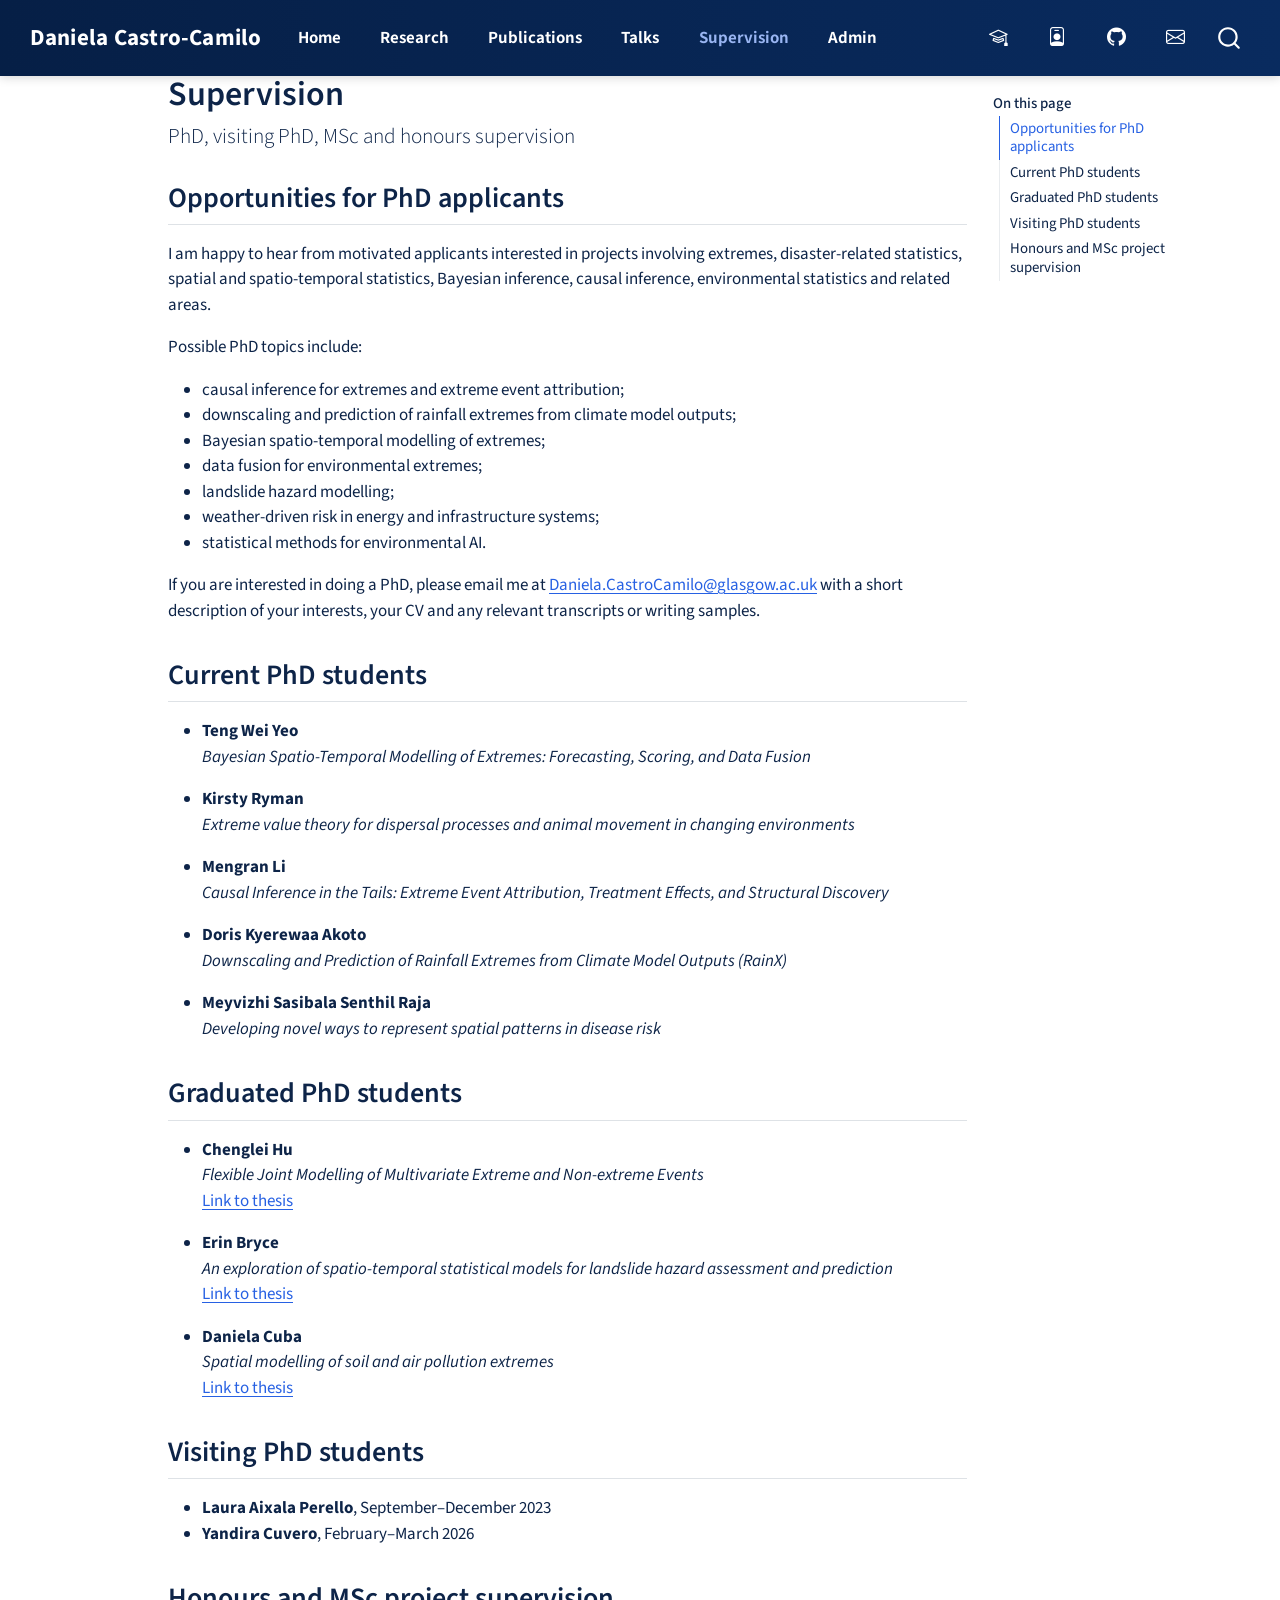
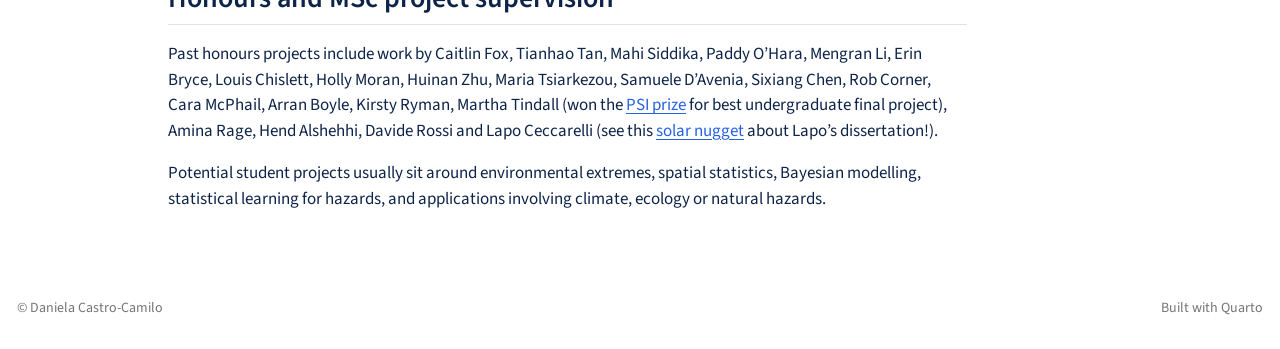
==== docs/supervision.html @ 5d743a45 "version 0.1" ====
<!DOCTYPE html>
<html xmlns="http://www.w3.org/1999/xhtml" lang="en" xml:lang="en"><head>

<meta charset="utf-8">
<meta name="generator" content="quarto-1.9.36">

<meta name="viewport" content="width=device-width, initial-scale=1.0, user-scalable=yes">


<title>Supervision – Daniela Castro-Camilo</title>
<style>
/* Default styles provided by pandoc.
** See https://pandoc.org/MANUAL.html#variables-for-html for config info.
*/
code{white-space: pre-wrap;}
span.smallcaps{font-variant: small-caps;}
div.columns{display: flex; gap: min(4vw, 1.5em);}
div.column{flex: auto; overflow-x: auto;}
div.hanging-indent{margin-left: 1.5em; text-indent: -1.5em;}
ul.task-list{list-style: none;}
ul.task-list li input[type="checkbox"] {
  width: 0.8em;
  margin: 0 0.8em 0.2em -1em; /* quarto-specific, see https://github.com/quarto-dev/quarto-cli/issues/4556 */ 
  vertical-align: middle;
}
</style>


<script src="site_libs/quarto-nav/quarto-nav.js"></script>
<script src="site_libs/quarto-nav/headroom.min.js"></script>
<script src="site_libs/clipboard/clipboard.min.js"></script>
<script src="site_libs/quarto-search/autocomplete.umd.js"></script>
<script src="site_libs/quarto-search/fuse.min.js"></script>
<script src="site_libs/quarto-search/quarto-search.js"></script>
<meta name="quarto:offset" content="./">
<script src="site_libs/quarto-html/quarto.js" type="module"></script>
<script src="site_libs/quarto-html/tabsets/tabsets.js" type="module"></script>
<script src="site_libs/quarto-html/popper.min.js"></script>
<script src="site_libs/quarto-html/tippy.umd.min.js"></script>
<script src="site_libs/quarto-html/anchor.min.js"></script>
<link href="site_libs/quarto-html/tippy.css" rel="stylesheet">
<link href="site_libs/quarto-html/quarto-syntax-highlighting-845c23b38eaddc0f92fda52bfe77a8c8.css" rel="stylesheet" id="quarto-text-highlighting-styles">
<script src="site_libs/bootstrap/bootstrap.min.js"></script>
<link href="site_libs/bootstrap/bootstrap-icons.css" rel="stylesheet">
<link href="site_libs/bootstrap/bootstrap-009549e7b1a52995168d8f26e1304190.min.css" rel="stylesheet" append-hash="true" id="quarto-bootstrap" data-mode="light">
<script id="quarto-search-options" type="application/json">{
  "location": "navbar",
  "copy-button": false,
  "collapse-after": 3,
  "panel-placement": "end",
  "type": "overlay",
  "limit": 50,
  "keyboard-shortcut": [
    "f",
    "/",
    "s"
  ],
  "show-item-context": false,
  "language": {
    "search-no-results-text": "No results",
    "search-matching-documents-text": "matching documents",
    "search-copy-link-title": "Copy link to search",
    "search-hide-matches-text": "Hide additional matches",
    "search-more-match-text": "more match in this document",
    "search-more-matches-text": "more matches in this document",
    "search-clear-button-title": "Clear",
    "search-text-placeholder": "",
    "search-detached-cancel-button-title": "Cancel",
    "search-submit-button-title": "Submit",
    "search-label": "Search"
  }
}</script>
<style>html{ scroll-behavior: smooth; }</style>


<link rel="stylesheet" href="styles.css">
</head>

<body class="nav-fixed quarto-light">

<div id="quarto-search-results"></div>
  <header id="quarto-header" class="headroom fixed-top">
    <nav class="navbar navbar-expand-lg " data-bs-theme="dark">
      <div class="navbar-container container-fluid">
      <div class="navbar-brand-container mx-auto">
    <a class="navbar-brand" href="./index.html">
    <span class="navbar-title">Daniela Castro-Camilo</span>
    </a>
  </div>
            <div id="quarto-search" class="" title="Search"></div>
          <button class="navbar-toggler" type="button" data-bs-toggle="collapse" data-bs-target="#navbarCollapse" aria-controls="navbarCollapse" role="menu" aria-expanded="false" aria-label="Toggle navigation" onclick="if (window.quartoToggleHeadroom) { window.quartoToggleHeadroom(); }">
  <span class="navbar-toggler-icon"></span>
</button>
          <div class="collapse navbar-collapse" id="navbarCollapse">
            <ul class="navbar-nav navbar-nav-scroll me-auto">
  <li class="nav-item">
    <a class="nav-link" href="./index.html"> 
<span class="menu-text">Home</span></a>
  </li>  
  <li class="nav-item">
    <a class="nav-link" href="./research.html"> 
<span class="menu-text">Research</span></a>
  </li>  
  <li class="nav-item">
    <a class="nav-link" href="./publications.html"> 
<span class="menu-text">Publications</span></a>
  </li>  
  <li class="nav-item">
    <a class="nav-link" href="./talks.html"> 
<span class="menu-text">Talks</span></a>
  </li>  
  <li class="nav-item">
    <a class="nav-link active" href="./supervision.html" aria-current="page"> 
<span class="menu-text">Supervision</span></a>
  </li>  
  <li class="nav-item">
    <a class="nav-link" href="./admin.html"> 
<span class="menu-text">Admin</span></a>
  </li>  
</ul>
            <ul class="navbar-nav navbar-nav-scroll ms-auto">
  <li class="nav-item compact">
    <a class="nav-link" href="https://scholar.google.com/citations?user=yeGAdSoAAAAJ&amp;hl=en&amp;oi=ao"> <i class="bi bi-mortarboard" role="img">
</i> 
<span class="menu-text"></span></a>
  </li>  
  <li class="nav-item compact">
    <a class="nav-link" href="https://orcid.org/0000-0002-7536-4613"> <i class="bi bi-person-badge" role="img">
</i> 
<span class="menu-text"></span></a>
  </li>  
  <li class="nav-item compact">
    <a class="nav-link" href="https://github.com/dcastrocamilo"> <i class="bi bi-github" role="img">
</i> 
<span class="menu-text"></span></a>
  </li>  
  <li class="nav-item compact">
    <a class="nav-link" href="mailto:Daniela.CastroCamilo@glasgow.ac.uk"> <i class="bi bi-envelope" role="img">
</i> 
<span class="menu-text"></span></a>
  </li>  
</ul>
          </div> <!-- /navcollapse -->
            <div class="quarto-navbar-tools">
</div>
      </div> <!-- /container-fluid -->
    </nav>
</header>
<!-- content -->
<div id="quarto-content" class="quarto-container page-columns page-rows-contents page-layout-article page-navbar">
<!-- sidebar -->
<!-- margin-sidebar -->
    <div id="quarto-margin-sidebar" class="sidebar margin-sidebar">
        <nav id="TOC" role="doc-toc" class="toc-active">
    <h2 id="toc-title">On this page</h2>
   
  <ul>
  <li><a href="#opportunities-for-phd-applicants" id="toc-opportunities-for-phd-applicants" class="nav-link active" data-scroll-target="#opportunities-for-phd-applicants">Opportunities for PhD applicants</a></li>
  <li><a href="#current-phd-students" id="toc-current-phd-students" class="nav-link" data-scroll-target="#current-phd-students">Current PhD students</a></li>
  <li><a href="#graduated-phd-students" id="toc-graduated-phd-students" class="nav-link" data-scroll-target="#graduated-phd-students">Graduated PhD students</a></li>
  <li><a href="#visiting-phd-students" id="toc-visiting-phd-students" class="nav-link" data-scroll-target="#visiting-phd-students">Visiting PhD students</a></li>
  <li><a href="#honours-and-msc-project-supervision" id="toc-honours-and-msc-project-supervision" class="nav-link" data-scroll-target="#honours-and-msc-project-supervision">Honours and MSc project supervision</a></li>
  </ul>
</nav>
    </div>
<!-- main -->
<main class="content" id="quarto-document-content">

<header id="title-block-header" class="quarto-title-block default">
<div class="quarto-title">
<h1 class="title">Supervision</h1>
<p class="subtitle lead">PhD, visiting PhD, MSc and honours supervision</p>
</div>



<div class="quarto-title-meta">

    
  
    
  </div>
  


</header>


<section id="opportunities-for-phd-applicants" class="level2">
<h2 class="anchored" data-anchor-id="opportunities-for-phd-applicants">Opportunities for PhD applicants</h2>
<p>I am happy to hear from motivated applicants interested in projects involving extremes, disaster-related statistics, spatial and spatio-temporal statistics, Bayesian inference, causal inference, environmental statistics and related areas.</p>
<p>Possible PhD topics include:</p>
<ul>
<li>causal inference for extremes and extreme event attribution;</li>
<li>downscaling and prediction of rainfall extremes from climate model outputs;</li>
<li>Bayesian spatio-temporal modelling of extremes;</li>
<li>data fusion for environmental extremes;</li>
<li>landslide hazard modelling;</li>
<li>weather-driven risk in energy and infrastructure systems;</li>
<li>statistical methods for environmental AI.</li>
</ul>
<p>If you are interested in doing a PhD, please email me at <a href="mailto:Daniela.CastroCamilo@glasgow.ac.uk">Daniela.CastroCamilo@glasgow.ac.uk</a> with a short description of your interests, your CV and any relevant transcripts or writing samples.</p>
</section>
<section id="current-phd-students" class="level2">
<h2 class="anchored" data-anchor-id="current-phd-students">Current PhD students</h2>
<ul>
<li><p><strong>Teng Wei Yeo</strong><br>
<em>Bayesian Spatio-Temporal Modelling of Extremes: Forecasting, Scoring, and Data Fusion</em></p></li>
<li><p><strong>Kirsty Ryman</strong><br>
<em>Extreme value theory for dispersal processes and animal movement in changing environments</em></p></li>
<li><p><strong>Mengran Li</strong><br>
<em>Causal Inference in the Tails: Extreme Event Attribution, Treatment Effects, and Structural Discovery</em></p></li>
<li><p><strong>Doris Kyerewaa Akoto</strong><br>
<em>Downscaling and Prediction of Rainfall Extremes from Climate Model Outputs (RainX)</em></p></li>
<li><p><strong>Meyvizhi Sasibala Senthil Raja</strong><br>
<em>Developing novel ways to represent spatial patterns in disease risk</em></p></li>
</ul>
</section>
<section id="graduated-phd-students" class="level2">
<h2 class="anchored" data-anchor-id="graduated-phd-students">Graduated PhD students</h2>
<ul>
<li><p><strong>Chenglei Hu</strong><br>
<em>Flexible Joint Modelling of Multivariate Extreme and Non-extreme Events</em><br> <a href="https://theses.gla.ac.uk/85833/">Link to thesis</a></p></li>
<li><p><strong>Erin Bryce</strong><br>
<em>An exploration of spatio-temporal statistical models for landslide hazard assessment and prediction</em><br> <a href="https://theses.gla.ac.uk/85477/">Link to thesis</a></p></li>
<li><p><strong>Daniela Cuba</strong><br>
<em>Spatial modelling of soil and air pollution extremes</em><br> <a href="https://theses.gla.ac.uk/84667/">Link to thesis</a></p></li>
</ul>
</section>
<section id="visiting-phd-students" class="level2">
<h2 class="anchored" data-anchor-id="visiting-phd-students">Visiting PhD students</h2>
<ul>
<li><strong>Laura Aixala Perello</strong>, September–December 2023</li>
<li><strong>Yandira Cuvero</strong>, February–March 2026</li>
</ul>
</section>
<section id="honours-and-msc-project-supervision" class="level2">
<h2 class="anchored" data-anchor-id="honours-and-msc-project-supervision">Honours and MSc project supervision</h2>
<p>Past honours projects include work by Caitlin Fox, Tianhao Tan, Mahi Siddika, Paddy O’Hara, Mengran Li, Erin Bryce, Louis Chislett, Holly Moran, Huinan Zhu, Maria Tsiarkezou, Samuele D’Avenia, Sixiang Chen, Rob Corner, Cara McPhail, Arran Boyle, Kirsty Ryman, Martha Tindall (won the <a href="https://psiweb.org/careers">PSI prize</a> for best undergraduate final project), Amina Rage, Hend Alshehhi, Davide Rossi and Lapo Ceccarelli (see this <a href="https://heliowiki.smce.nasa.gov/wiki/index.php/How_Extreme_Can_Solar_Flares_Get%3F_A_Statistical_View">solar nugget</a> about Lapo’s dissertation!).</p>
<p>Potential student projects usually sit around environmental extremes, spatial statistics, Bayesian modelling, statistical learning for hazards, and applications involving climate, ecology or natural hazards.</p>


</section>

</main> <!-- /main -->
<script id="quarto-html-after-body" type="application/javascript">
  window.document.addEventListener("DOMContentLoaded", function (event) {
    const icon = "";
    const anchorJS = new window.AnchorJS();
    anchorJS.options = {
      placement: 'right',
      icon: icon
    };
    anchorJS.add('.anchored');
    const isCodeAnnotation = (el) => {
      for (const clz of el.classList) {
        if (clz.startsWith('code-annotation-')) {                     
          return true;
        }
      }
      return false;
    }
    const onCopySuccess = function(e) {
      // button target
      const button = e.trigger;
      // don't keep focus
      button.blur();
      // flash "checked"
      button.classList.add('code-copy-button-checked');
      var currentTitle = button.getAttribute("title");
      button.setAttribute("title", "Copied!");
      let tooltip;
      if (window.bootstrap) {
        button.setAttribute("data-bs-toggle", "tooltip");
        button.setAttribute("data-bs-placement", "left");
        button.setAttribute("data-bs-title", "Copied!");
        tooltip = new bootstrap.Tooltip(button, 
          { trigger: "manual", 
            customClass: "code-copy-button-tooltip",
            offset: [0, -8]});
        tooltip.show();    
      }
      setTimeout(function() {
        if (tooltip) {
          tooltip.hide();
          button.removeAttribute("data-bs-title");
          button.removeAttribute("data-bs-toggle");
          button.removeAttribute("data-bs-placement");
        }
        button.setAttribute("title", currentTitle);
        button.classList.remove('code-copy-button-checked');
      }, 1000);
      // clear code selection
      e.clearSelection();
    }
    const getTextToCopy = function(trigger) {
      const outerScaffold = trigger.parentElement.cloneNode(true);
      const codeEl = outerScaffold.querySelector('code');
      for (const childEl of codeEl.children) {
        if (isCodeAnnotation(childEl)) {
          childEl.remove();
        }
      }
      return codeEl.innerText;
    }
    const clipboard = new window.ClipboardJS('.code-copy-button:not([data-in-quarto-modal])', {
      text: getTextToCopy
    });
    clipboard.on('success', onCopySuccess);
    if (window.document.getElementById('quarto-embedded-source-code-modal')) {
      const clipboardModal = new window.ClipboardJS('.code-copy-button[data-in-quarto-modal]', {
        text: getTextToCopy,
        container: window.document.getElementById('quarto-embedded-source-code-modal')
      });
      clipboardModal.on('success', onCopySuccess);
    }
      var localhostRegex = new RegExp(/^(?:http|https):\/\/localhost\:?[0-9]*\//);
      var mailtoRegex = new RegExp(/^mailto:/);
        var filterRegex = new RegExp("https:\/\/dcastrocamilo\.github\.io\/dcc\/");
      var isInternal = (href) => {
          return filterRegex.test(href) || localhostRegex.test(href) || mailtoRegex.test(href);
      }
      // Inspect non-navigation links and adorn them if external
     var links = window.document.querySelectorAll('a[href]:not(.nav-link):not(.navbar-brand):not(.toc-action):not(.sidebar-link):not(.sidebar-item-toggle):not(.pagination-link):not(.no-external):not([aria-hidden]):not(.dropdown-item):not(.quarto-navigation-tool):not(.about-link)');
      for (var i=0; i<links.length; i++) {
        const link = links[i];
        if (!isInternal(link.href)) {
          // undo the damage that might have been done by quarto-nav.js in the case of
          // links that we want to consider external
          if (link.dataset.originalHref !== undefined) {
            link.href = link.dataset.originalHref;
          }
            // target, if specified
            link.setAttribute("target", "_blank");
            if (link.getAttribute("rel") === null) {
              link.setAttribute("rel", "noopener");
            }
        }
      }
    function tippyHover(el, contentFn, onTriggerFn, onUntriggerFn) {
      const config = {
        allowHTML: true,
        maxWidth: 500,
        delay: 100,
        arrow: false,
        appendTo: function(el) {
            return el.parentElement;
        },
        interactive: true,
        interactiveBorder: 10,
        theme: 'quarto',
        placement: 'bottom-start',
      };
      if (contentFn) {
        config.content = contentFn;
      }
      if (onTriggerFn) {
        config.onTrigger = onTriggerFn;
      }
      if (onUntriggerFn) {
        config.onUntrigger = onUntriggerFn;
      }
      window.tippy(el, config); 
    }
    const noterefs = window.document.querySelectorAll('a[role="doc-noteref"]');
    for (var i=0; i<noterefs.length; i++) {
      const ref = noterefs[i];
      tippyHover(ref, function() {
        // use id or data attribute instead here
        let href = ref.getAttribute('data-footnote-href') || ref.getAttribute('href');
        try { href = new URL(href).hash; } catch {}
        const id = href.replace(/^#\/?/, "");
        const note = window.document.getElementById(id);
        if (note) {
          return note.innerHTML;
        } else {
          return "";
        }
      });
    }
    const xrefs = window.document.querySelectorAll('a.quarto-xref');
    const processXRef = (id, note) => {
      // Strip column container classes
      const stripColumnClz = (el) => {
        el.classList.remove("page-full", "page-columns");
        if (el.children) {
          for (const child of el.children) {
            stripColumnClz(child);
          }
        }
      }
      stripColumnClz(note)
      if (id === null || id.startsWith('sec-')) {
        // Special case sections, only their first couple elements
        const container = document.createElement("div");
        if (note.children && note.children.length > 2) {
          container.appendChild(note.children[0].cloneNode(true));
          for (let i = 1; i < note.children.length; i++) {
            const child = note.children[i];
            if (child.tagName === "P" && child.innerText === "") {
              continue;
            } else {
              container.appendChild(child.cloneNode(true));
              break;
            }
          }
          if (window.Quarto?.typesetMath) {
            window.Quarto.typesetMath(container);
          }
          return container.innerHTML
        } else {
          if (window.Quarto?.typesetMath) {
            window.Quarto.typesetMath(note);
          }
          return note.innerHTML;
        }
      } else {
        // Remove any anchor links if they are present
        const anchorLink = note.querySelector('a.anchorjs-link');
        if (anchorLink) {
          anchorLink.remove();
        }
        if (window.Quarto?.typesetMath) {
          window.Quarto.typesetMath(note);
        }
        if (note.classList.contains("callout")) {
          return note.outerHTML;
        } else {
          return note.innerHTML;
        }
      }
    }
    for (var i=0; i<xrefs.length; i++) {
      const xref = xrefs[i];
      tippyHover(xref, undefined, function(instance) {
        instance.disable();
        let url = xref.getAttribute('href');
        let hash = undefined; 
        if (url.startsWith('#')) {
          hash = url;
        } else {
          try { hash = new URL(url).hash; } catch {}
        }
        if (hash) {
          const id = hash.replace(/^#\/?/, "");
          const note = window.document.getElementById(id);
          if (note !== null) {
            try {
              const html = processXRef(id, note.cloneNode(true));
              instance.setContent(html);
            } finally {
              instance.enable();
              instance.show();
            }
          } else {
            // See if we can fetch this
            fetch(url.split('#')[0])
            .then(res => res.text())
            .then(html => {
              const parser = new DOMParser();
              const htmlDoc = parser.parseFromString(html, "text/html");
              const note = htmlDoc.getElementById(id);
              if (note !== null) {
                const html = processXRef(id, note);
                instance.setContent(html);
              } 
            }).finally(() => {
              instance.enable();
              instance.show();
            });
          }
        } else {
          // See if we can fetch a full url (with no hash to target)
          // This is a special case and we should probably do some content thinning / targeting
          fetch(url)
          .then(res => res.text())
          .then(html => {
            const parser = new DOMParser();
            const htmlDoc = parser.parseFromString(html, "text/html");
            const note = htmlDoc.querySelector('main.content');
            if (note !== null) {
              // This should only happen for chapter cross references
              // (since there is no id in the URL)
              // remove the first header
              if (note.children.length > 0 && note.children[0].tagName === "HEADER") {
                note.children[0].remove();
              }
              const html = processXRef(null, note);
              instance.setContent(html);
            } 
          }).finally(() => {
            instance.enable();
            instance.show();
          });
        }
      }, function(instance) {
      });
    }
        let selectedAnnoteEl;
        const selectorForAnnotation = ( cell, annotation) => {
          let cellAttr = 'data-code-cell="' + cell + '"';
          let lineAttr = 'data-code-annotation="' +  annotation + '"';
          const selector = 'span[' + cellAttr + '][' + lineAttr + ']';
          return selector;
        }
        const selectCodeLines = (annoteEl) => {
          const doc = window.document;
          const targetCell = annoteEl.getAttribute("data-target-cell");
          const targetAnnotation = annoteEl.getAttribute("data-target-annotation");
          const annoteSpan = window.document.querySelector(selectorForAnnotation(targetCell, targetAnnotation));
          const lines = annoteSpan.getAttribute("data-code-lines").split(",");
          const lineIds = lines.map((line) => {
            return targetCell + "-" + line;
          })
          let top = null;
          let height = null;
          let parent = null;
          if (lineIds.length > 0) {
              //compute the position of the single el (top and bottom and make a div)
              const el = window.document.getElementById(lineIds[0]);
              top = el.offsetTop;
              height = el.offsetHeight;
              parent = el.parentElement.parentElement;
            if (lineIds.length > 1) {
              const lastEl = window.document.getElementById(lineIds[lineIds.length - 1]);
              const bottom = lastEl.offsetTop + lastEl.offsetHeight;
              height = bottom - top;
            }
            if (top !== null && height !== null && parent !== null) {
              // cook up a div (if necessary) and position it 
              let div = window.document.getElementById("code-annotation-line-highlight");
              if (div === null) {
                div = window.document.createElement("div");
                div.setAttribute("id", "code-annotation-line-highlight");
                div.style.position = 'absolute';
                parent.appendChild(div);
              }
              div.style.top = top - 2 + "px";
              div.style.height = height + 4 + "px";
              div.style.left = 0;
              let gutterDiv = window.document.getElementById("code-annotation-line-highlight-gutter");
              if (gutterDiv === null) {
                gutterDiv = window.document.createElement("div");
                gutterDiv.setAttribute("id", "code-annotation-line-highlight-gutter");
                gutterDiv.style.position = 'absolute';
                const codeCell = window.document.getElementById(targetCell);
                const gutter = codeCell.querySelector('.code-annotation-gutter');
                gutter.appendChild(gutterDiv);
              }
              gutterDiv.style.top = top - 2 + "px";
              gutterDiv.style.height = height + 4 + "px";
            }
            selectedAnnoteEl = annoteEl;
          }
        };
        const unselectCodeLines = () => {
          const elementsIds = ["code-annotation-line-highlight", "code-annotation-line-highlight-gutter"];
          elementsIds.forEach((elId) => {
            const div = window.document.getElementById(elId);
            if (div) {
              div.remove();
            }
          });
          selectedAnnoteEl = undefined;
        };
          // Handle positioning of the toggle
      window.addEventListener(
        "resize",
        throttle(() => {
          elRect = undefined;
          if (selectedAnnoteEl) {
            selectCodeLines(selectedAnnoteEl);
          }
        }, 10)
      );
      function throttle(fn, ms) {
      let throttle = false;
      let timer;
        return (...args) => {
          if(!throttle) { // first call gets through
              fn.apply(this, args);
              throttle = true;
          } else { // all the others get throttled
              if(timer) clearTimeout(timer); // cancel #2
              timer = setTimeout(() => {
                fn.apply(this, args);
                timer = throttle = false;
              }, ms);
          }
        };
      }
        // Attach click handler to the DT
        const annoteDls = window.document.querySelectorAll('dt[data-target-cell]');
        for (const annoteDlNode of annoteDls) {
          annoteDlNode.addEventListener('click', (event) => {
            const clickedEl = event.target;
            if (clickedEl !== selectedAnnoteEl) {
              unselectCodeLines();
              const activeEl = window.document.querySelector('dt[data-target-cell].code-annotation-active');
              if (activeEl) {
                activeEl.classList.remove('code-annotation-active');
              }
              selectCodeLines(clickedEl);
              clickedEl.classList.add('code-annotation-active');
            } else {
              // Unselect the line
              unselectCodeLines();
              clickedEl.classList.remove('code-annotation-active');
            }
          });
        }
    const findCites = (el) => {
      const parentEl = el.parentElement;
      if (parentEl) {
        const cites = parentEl.dataset.cites;
        if (cites) {
          return {
            el,
            cites: cites.split(' ')
          };
        } else {
          return findCites(el.parentElement)
        }
      } else {
        return undefined;
      }
    };
    var bibliorefs = window.document.querySelectorAll('a[role="doc-biblioref"]');
    for (var i=0; i<bibliorefs.length; i++) {
      const ref = bibliorefs[i];
      const citeInfo = findCites(ref);
      if (citeInfo) {
        tippyHover(citeInfo.el, function() {
          var popup = window.document.createElement('div');
          citeInfo.cites.forEach(function(cite) {
            var citeDiv = window.document.createElement('div');
            citeDiv.classList.add('hanging-indent');
            citeDiv.classList.add('csl-entry');
            var biblioDiv = window.document.getElementById('ref-' + cite);
            if (biblioDiv) {
              citeDiv.innerHTML = biblioDiv.innerHTML;
            }
            popup.appendChild(citeDiv);
          });
          return popup.innerHTML;
        });
      }
    }
  });
  </script>
</div> <!-- /content -->
<footer class="footer">
  <div class="nav-footer">
    <div class="nav-footer-left">
<p>© Daniela Castro-Camilo</p>
</div>   
    <div class="nav-footer-center">
      &nbsp;
    </div>
    <div class="nav-footer-right">
<p>Built with Quarto</p>
</div>
  </div>
</footer>




<script src="site_libs/quarto-html/zenscroll-min.js"></script>
</body></html>
---- docs/site_libs/quarto-html/tippy.css ----
.tippy-box[data-animation=fade][data-state=hidden]{opacity:0}[data-tippy-root]{max-width:calc(100vw - 10px)}.tippy-box{position:relative;background-color:#333;color:#fff;border-radius:4px;font-size:14px;line-height:1.4;white-space:normal;outline:0;transition-property:transform,visibility,opacity}.tippy-box[data-placement^=top]>.tippy-arrow{bottom:0}.tippy-box[data-placement^=top]>.tippy-arrow:before{bottom:-7px;left:0;border-width:8px 8px 0;border-top-color:initial;transform-origin:center top}.tippy-box[data-placement^=bottom]>.tippy-arrow{top:0}.tippy-box[data-placement^=bottom]>.tippy-arrow:before{top:-7px;left:0;border-width:0 8px 8px;border-bottom-color:initial;transform-origin:center bottom}.tippy-box[data-placement^=left]>.tippy-arrow{right:0}.tippy-box[data-placement^=left]>.tippy-arrow:before{border-width:8px 0 8px 8px;border-left-color:initial;right:-7px;transform-origin:center left}.tippy-box[data-placement^=right]>.tippy-arrow{left:0}.tippy-box[data-placement^=right]>.tippy-arrow:before{left:-7px;border-width:8px 8px 8px 0;border-right-color:initial;transform-origin:center right}.tippy-box[data-inertia][data-state=visible]{transition-timing-function:cubic-bezier(.54,1.5,.38,1.11)}.tippy-arrow{width:16px;height:16px;color:#333}.tippy-arrow:before{content:"";position:absolute;border-color:transparent;border-style:solid}.tippy-content{position:relative;padding:5px 9px;z-index:1}
---- docs/site_libs/quarto-html/quarto-syntax-highlighting-845c23b38eaddc0f92fda52bfe77a8c8.css ----
/* quarto syntax highlight colors */
:root {
  --quarto-hl-ot-color: #003B4F;
  --quarto-hl-at-color: #657422;
  --quarto-hl-ss-color: #20794D;
  --quarto-hl-an-color: #5E5E5E;
  --quarto-hl-fu-color: #4758AB;
  --quarto-hl-st-color: #20794D;
  --quarto-hl-cf-color: #003B4F;
  --quarto-hl-op-color: #5E5E5E;
  --quarto-hl-er-color: #AD0000;
  --quarto-hl-bn-color: #AD0000;
  --quarto-hl-al-color: #AD0000;
  --quarto-hl-va-color: #111111;
  --quarto-hl-bu-color: inherit;
  --quarto-hl-ex-color: inherit;
  --quarto-hl-pp-color: #AD0000;
  --quarto-hl-in-color: #5E5E5E;
  --quarto-hl-vs-color: #20794D;
  --quarto-hl-wa-color: #5E5E5E;
  --quarto-hl-do-color: #5E5E5E;
  --quarto-hl-im-color: #00769E;
  --quarto-hl-ch-color: #20794D;
  --quarto-hl-dt-color: #AD0000;
  --quarto-hl-fl-color: #AD0000;
  --quarto-hl-co-color: #5E5E5E;
  --quarto-hl-cv-color: #5E5E5E;
  --quarto-hl-cn-color: #8f5902;
  --quarto-hl-sc-color: #5E5E5E;
  --quarto-hl-dv-color: #AD0000;
  --quarto-hl-kw-color: #003B4F;
}

/* other quarto variables */
:root {
  --quarto-font-monospace: SFMono-Regular, Menlo, Monaco, Consolas, "Liberation Mono", "Courier New", monospace;
}

/* syntax highlight based on Pandoc's rules */
pre > code.sourceCode > span {
  color: #003B4F;
}

code.sourceCode > span {
  color: #003B4F;
}

div.sourceCode,
div.sourceCode pre.sourceCode {
  color: #003B4F;
}

/* Normal */
code span {
  color: #003B4F;
}

/* Alert */
code span.al {
  color: #AD0000;
  font-style: inherit;
}

/* Annotation */
code span.an {
  color: #5E5E5E;
  font-style: inherit;
}

/* Attribute */
code span.at {
  color: #657422;
  font-style: inherit;
}

/* BaseN */
code span.bn {
  color: #AD0000;
  font-style: inherit;
}

/* BuiltIn */
code span.bu {
  font-style: inherit;
}

/* ControlFlow */
code span.cf {
  color: #003B4F;
  font-weight: bold;
  font-style: inherit;
}

/* Char */
code span.ch {
  color: #20794D;
  font-style: inherit;
}

/* Constant */
code span.cn {
  color: #8f5902;
  font-style: inherit;
}

/* Comment */
code span.co {
  color: #5E5E5E;
  font-style: inherit;
}

/* CommentVar */
code span.cv {
  color: #5E5E5E;
  font-style: italic;
}

/* Documentation */
code span.do {
  color: #5E5E5E;
  font-style: italic;
}

/* DataType */
code span.dt {
  color: #AD0000;
  font-style: inherit;
}

/* DecVal */
code span.dv {
  color: #AD0000;
  font-style: inherit;
}

/* Error */
code span.er {
  color: #AD0000;
  font-style: inherit;
}

/* Extension */
code span.ex {
  font-style: inherit;
}

/* Float */
code span.fl {
  color: #AD0000;
  font-style: inherit;
}

/* Function */
code span.fu {
  color: #4758AB;
  font-style: inherit;
}

/* Import */
code span.im {
  color: #00769E;
  font-style: inherit;
}

/* Information */
code span.in {
  color: #5E5E5E;
  font-style: inherit;
}

/* Keyword */
code span.kw {
  color: #003B4F;
  font-weight: bold;
  font-style: inherit;
}

/* Operator */
code span.op {
  color: #5E5E5E;
  font-style: inherit;
}

/* Other */
code span.ot {
  color: #003B4F;
  font-style: inherit;
}

/* Preprocessor */
code span.pp {
  color: #AD0000;
  font-style: inherit;
}

/* SpecialChar */
code span.sc {
  color: #5E5E5E;
  font-style: inherit;
}

/* SpecialString */
code span.ss {
  color: #20794D;
  font-style: inherit;
}

/* String */
code span.st {
  color: #20794D;
  font-style: inherit;
}

/* Variable */
code span.va {
  color: #111111;
  font-style: inherit;
}

/* VerbatimString */
code span.vs {
  color: #20794D;
  font-style: inherit;
}

/* Warning */
code span.wa {
  color: #5E5E5E;
  font-style: italic;
}

.prevent-inlining {
  content: "</";
}

/*# sourceMappingURL=ac89f0bb514bba72461919f78549e31c.css.map */
---- docs/styles.css ----
/* Daniela Castro-Camilo personal website */

:root {
  --dcc-navy: #092b5f;
  --dcc-navy-2: #061f46;
  --dcc-blue: #1d5aa6;
  --dcc-light: #eef6ff;
  --dcc-text: #0d2448;
}

body:has(.homepage) #title-block-header {
  display: none !important;
}

/* Make hero section truly full width */
.page-layout-article {
  max-width: 100% !important;
}

/* Use the whole browser width and remove the right-hand page furniture on home */
body {
  color: var(--dcc-text);
}

.navbar {
  min-height: 76px;
  background: linear-gradient(90deg, var(--dcc-navy-2), var(--dcc-navy)) !important;
  box-shadow: 0 1px 10px rgba(0,0,0,.18);
}

.navbar-brand {
  font-size: 1.35rem;
  font-weight: 700;
  letter-spacing: .01em;
}

.navbar-nav .nav-link {
  font-weight: 650;
  padding-left: 1.15rem !important;
  padding-right: 1.15rem !important;
}

#quarto-content,
#quarto-document-content,
main.content {
  max-width: none !important;
  width: 100% !important;
  padding: 0 !important;
  margin: 0 !important;
  padding-left: 0 !important;
  padding-right: 0 !important;
}

body:has(.homepage) #quarto-sidebar,
body:has(.homepage) #TOC,
body:has(.homepage) .margin-sidebar,
body:has(.homepage) .page-columns .column-margin {
  display: none !important;
}

.homepage h1,
.homepage h2,
.homepage h3,
.homepage p {
  margin-top: 0;
}
  
.hero-home {
  width: 100vw;
  min-height: 700px;
  background-image: linear-gradient(90deg, rgba(5, 22, 46, .80), rgba(5, 22, 46, .45), rgba(5, 22, 46, .35)), url("assets/conic-hill-Jul24.png");
  background-size: cover;
  background-position: center;
  margin-left: calc(50% - 50vw);
  margin-right: calc(50% - 50vw);
  border-radius: 0;
  color: white;
  display: flex;
  align-items: center;
}

.hero-inner {
  width: min(1550px, calc(100% - 120px));
  margin: 0 auto;
  display: grid;
  grid-template-columns: 1.05fr .95fr;
  align-items: start;
  gap: 5rem;
  padding: 5.5rem 0 6rem;
}

.hero-copy h1 {
  white-space: nowrap;
  font-size: clamp(2.7rem, 4vw, 4.4rem);
  line-height: 1.02;
  margin-bottom: 1.25rem;
  font-weight: 750;
  letter-spacing: -.035em;
  color: white;
}

.hero-role {
  font-size: clamp(1.65rem, 2.5vw, 2.55rem);
  line-height: 1.24;
  font-weight: 650;
  margin-bottom: 2.15rem;
}

.hero-line {
  width: 112px;
  height: 2px;
  background: rgba(255,255,255,.92);
  margin: 0 0 2.1rem;
}

.hero-copy p {
  max-width: 720px;
  font-size: clamp(1.08rem, 1.3vw, 1.45rem);
  line-height: 1.55;
  margin-bottom: 1.55rem;
  font-weight: 450;
  text-shadow: 0 1px 2px rgba(0,0,0,.25);
}

.hero-actions {
  display: flex;
  gap: 1rem;
  margin-top: 2.4rem;
  flex-wrap: wrap;
}

.pill {
  display: inline-flex;
  align-items: center;
  gap: .55rem;
  border-radius: 999px;
  padding: .75rem 1.45rem;
  font-weight: 700;
  text-decoration: none;
  color: white !important;
  border: 2px solid rgba(255,255,255,.82);
  box-shadow: 0 6px 18px rgba(0,0,0,.20);
}

.pill-primary {
  background: var(--dcc-navy);
}

.pill-secondary {
  background: rgba(0,0,0,.28);
}

.pill:hover {
  transform: translateY(-1px);
  color: white !important;
  text-decoration: none;
}

.hero-photo-wrap {
  display: flex;
  justify-content: center;
  padding-top: 0.6rem;
}


.hero-photo {
  width: 300px;
  height: 300px;
  aspect-ratio: 1 / 1;
  object-fit: cover;
  object-position: center 31%;
  border-radius: 50%;
  border: 8px solid rgba(255,255,255,.96);
  box-shadow: 0 18px 48px rgba(0,0,0,.40);
  background: #ddd;
}

.glance-section {
  background: #fff;
  padding: 3rem min(8vw, 130px) 4rem;
  text-align: center;
}

.glance-section h2 {
  color: var(--dcc-navy);
  font-size: clamp(2rem, 2.7vw, 2.8rem);
  font-weight: 760;
  margin-bottom: .9rem;
}

.glance-title {
  color: var(--dcc-navy);
  font-size: 1.35rem;
  font-weight: 750;
  margin-bottom: 0.8rem;
}

.title-rule {
  width: 100px;
  height: 2px;
  background: var(--dcc-navy);
  margin: 0 auto 2.2rem;
  opacity: .65;
}

.glance-grid {
  display: grid;
  grid-template-columns: repeat(6, 1fr);
  gap: 2.3rem;
  align-items: start;
  margin: 0 auto 2.6rem;
  max-width: 1540px;
}

.glance-card {
  color: var(--dcc-text);
}

.research-icon {
  display: block;
  color: #2f66b7;
  font-size: 3.45rem;
  line-height: 1;
  margin-bottom: 1rem;
  font-weight: 300;
}

.glance-card h3 {
  color: var(--dcc-navy);
  font-size: 1.22rem;
  line-height: 1.22;
  font-weight: 760;
  margin-bottom: .9rem;
}

.glance-card p {
  font-size: .98rem;
  line-height: 1.55;
  margin: 0 auto;
  max-width: 220px;
}

.explore-button {
  display: inline-flex;
  background: var(--dcc-navy);
  color: white !important;
  text-decoration: none;
  border-radius: 999px;
  padding: .86rem 2rem;
  font-size: 1.1rem;
  font-weight: 700;
  box-shadow: 0 8px 20px rgba(9,43,95,.22);
}

.explore-button:hover {
  background: #0e3a80;
  color: white !important;
  text-decoration: none;
}

.contact-strip {
  width: 100%;
  background: linear-gradient(90deg, #eef6ff, #f8fbff);
  display: grid;
  grid-template-columns: repeat(4, 1fr);
  gap: 2rem;
  padding: 2.7rem min(8vw, 130px);
  align-items: center;
}

.contact-item {
  display: flex;
  gap: 1.15rem;
  align-items: center;
  color: var(--dcc-text);
  font-weight: 650;
  line-height: 1.45;
}

.contact-item a {
  color: var(--dcc-text);
  text-decoration: none;
}

.contact-icon {
  font-size: 2.15rem;
  line-height: 1;
}

.orcid-dot {
  width: 42px;
  height: 42px;
  border-radius: 50%;
  display: inline-flex;
  align-items: center;
  justify-content: center;
  background: #a6ce39;
  color: white;
  font-weight: 800;
  flex: 0 0 auto;
}

/* Existing research-page circular buttons */
.research-grid {
  display: grid;
  grid-template-columns: repeat(3, 1fr);
  gap: 2rem;
  justify-items: center;
  margin: 2rem 0;
}

.research-item {
  display: flex;
  justify-content: center;
}

.research-button {
  width: 180px;
  height: 180px;
  border-radius: 50%;

  display: flex;
  align-items: center;
  justify-content: center;

  padding: 1rem;
  text-align: center;
  text-decoration: none;
  font-weight: 600;
  line-height: 1.25;

  background: #0b4f6c;
  color: white;

  transition: transform .2s, background .2s;
}

.research-button:hover {
  transform: scale(1.05);
  background: #083b50;
}

@media (max-width: 900px) {
  .research-grid {
    grid-template-columns: repeat(2, 1fr);
  }
}

@media (max-width: 600px) {
  .research-grid {
    grid-template-columns: 1fr;
  }

  .research-button {
    width: 150px;
    height: 150px;
  }
}

/* Remove Quarto content width restrictions on home page */
body .quarto-container {
  max-width: 100% !important;
}
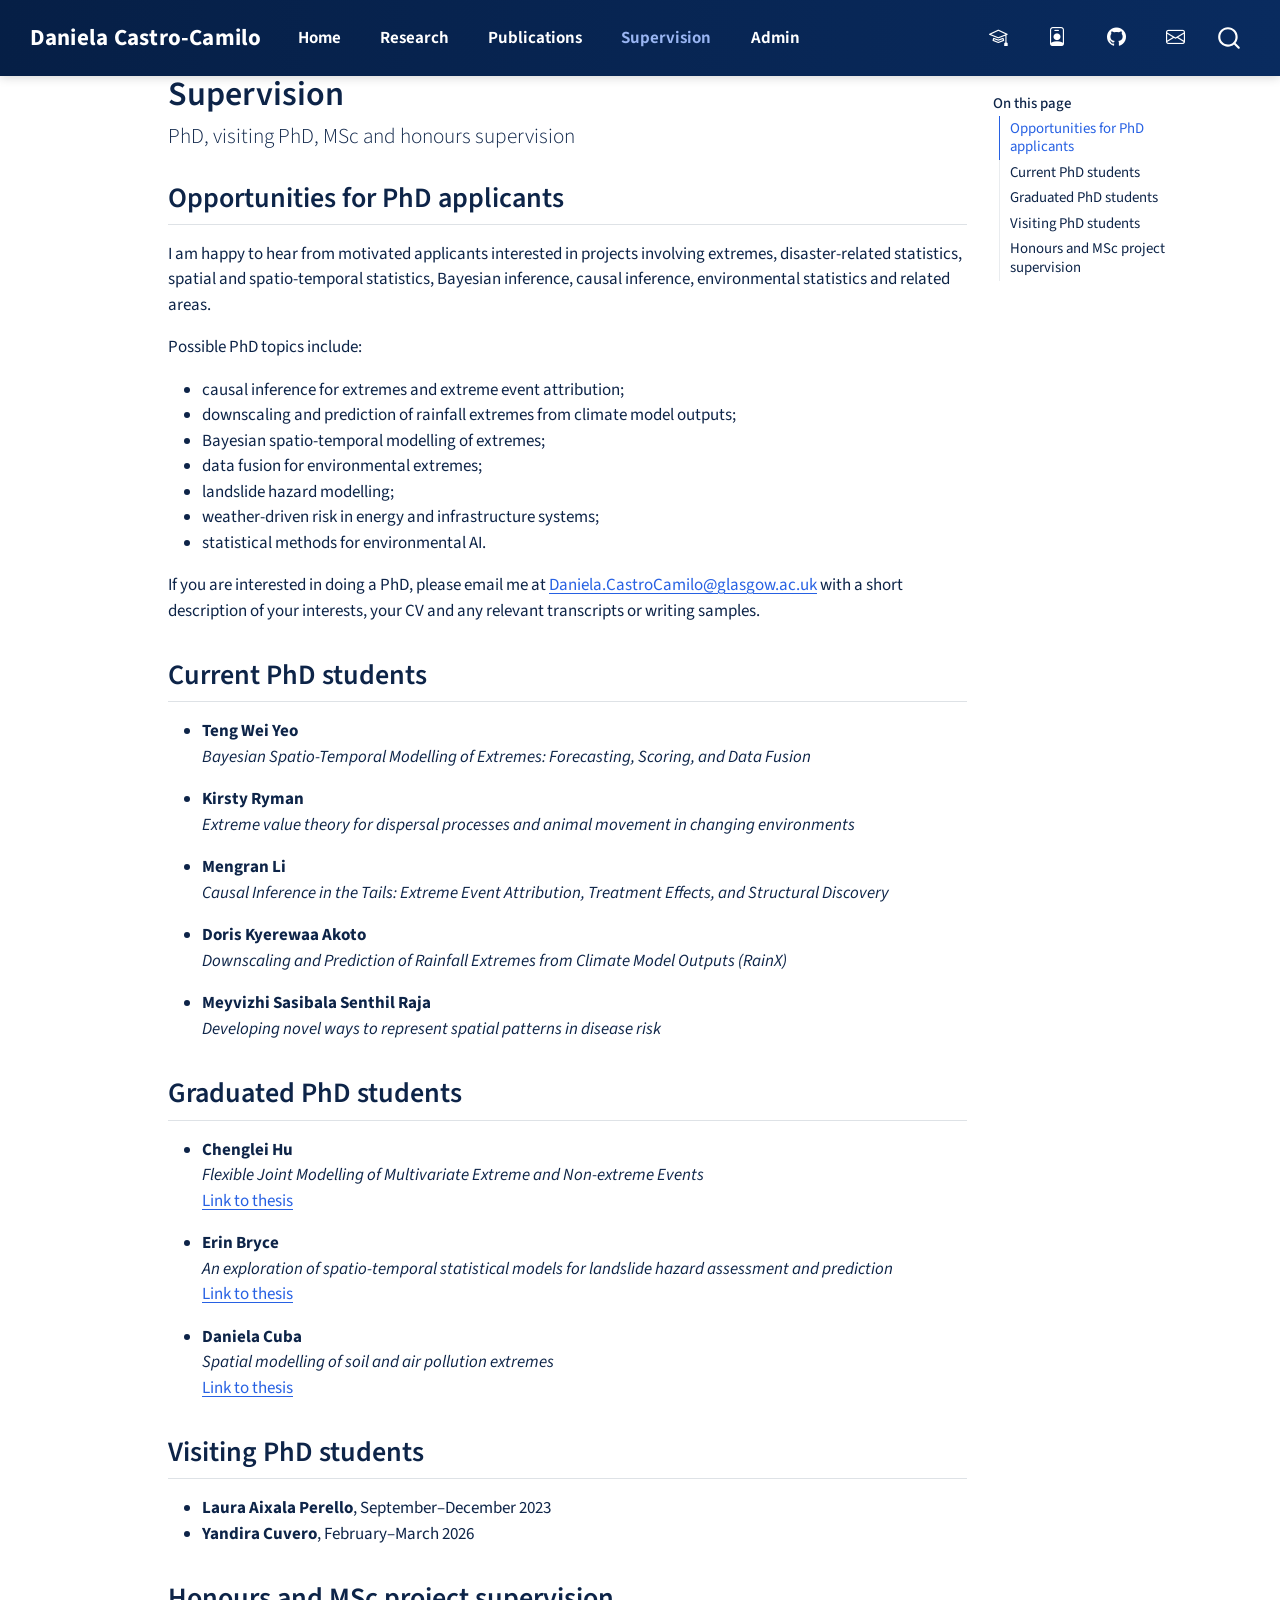
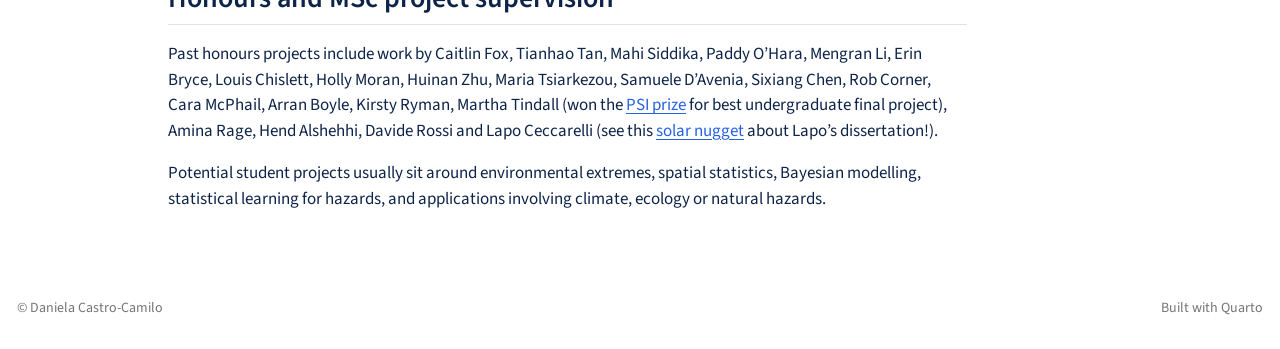
==== commit d5d935e4: "remove talks" ====
--- a/docs/supervision.html
+++ b/docs/supervision.html
@@ -104,10 +104,6 @@
   <li class="nav-item">
     <a class="nav-link" href="./publications.html"> 
 <span class="menu-text">Publications</span></a>
-  </li>  
-  <li class="nav-item">
-    <a class="nav-link" href="./talks.html"> 
-<span class="menu-text">Talks</span></a>
   </li>  
   <li class="nav-item">
     <a class="nav-link active" href="./supervision.html" aria-current="page"> 
